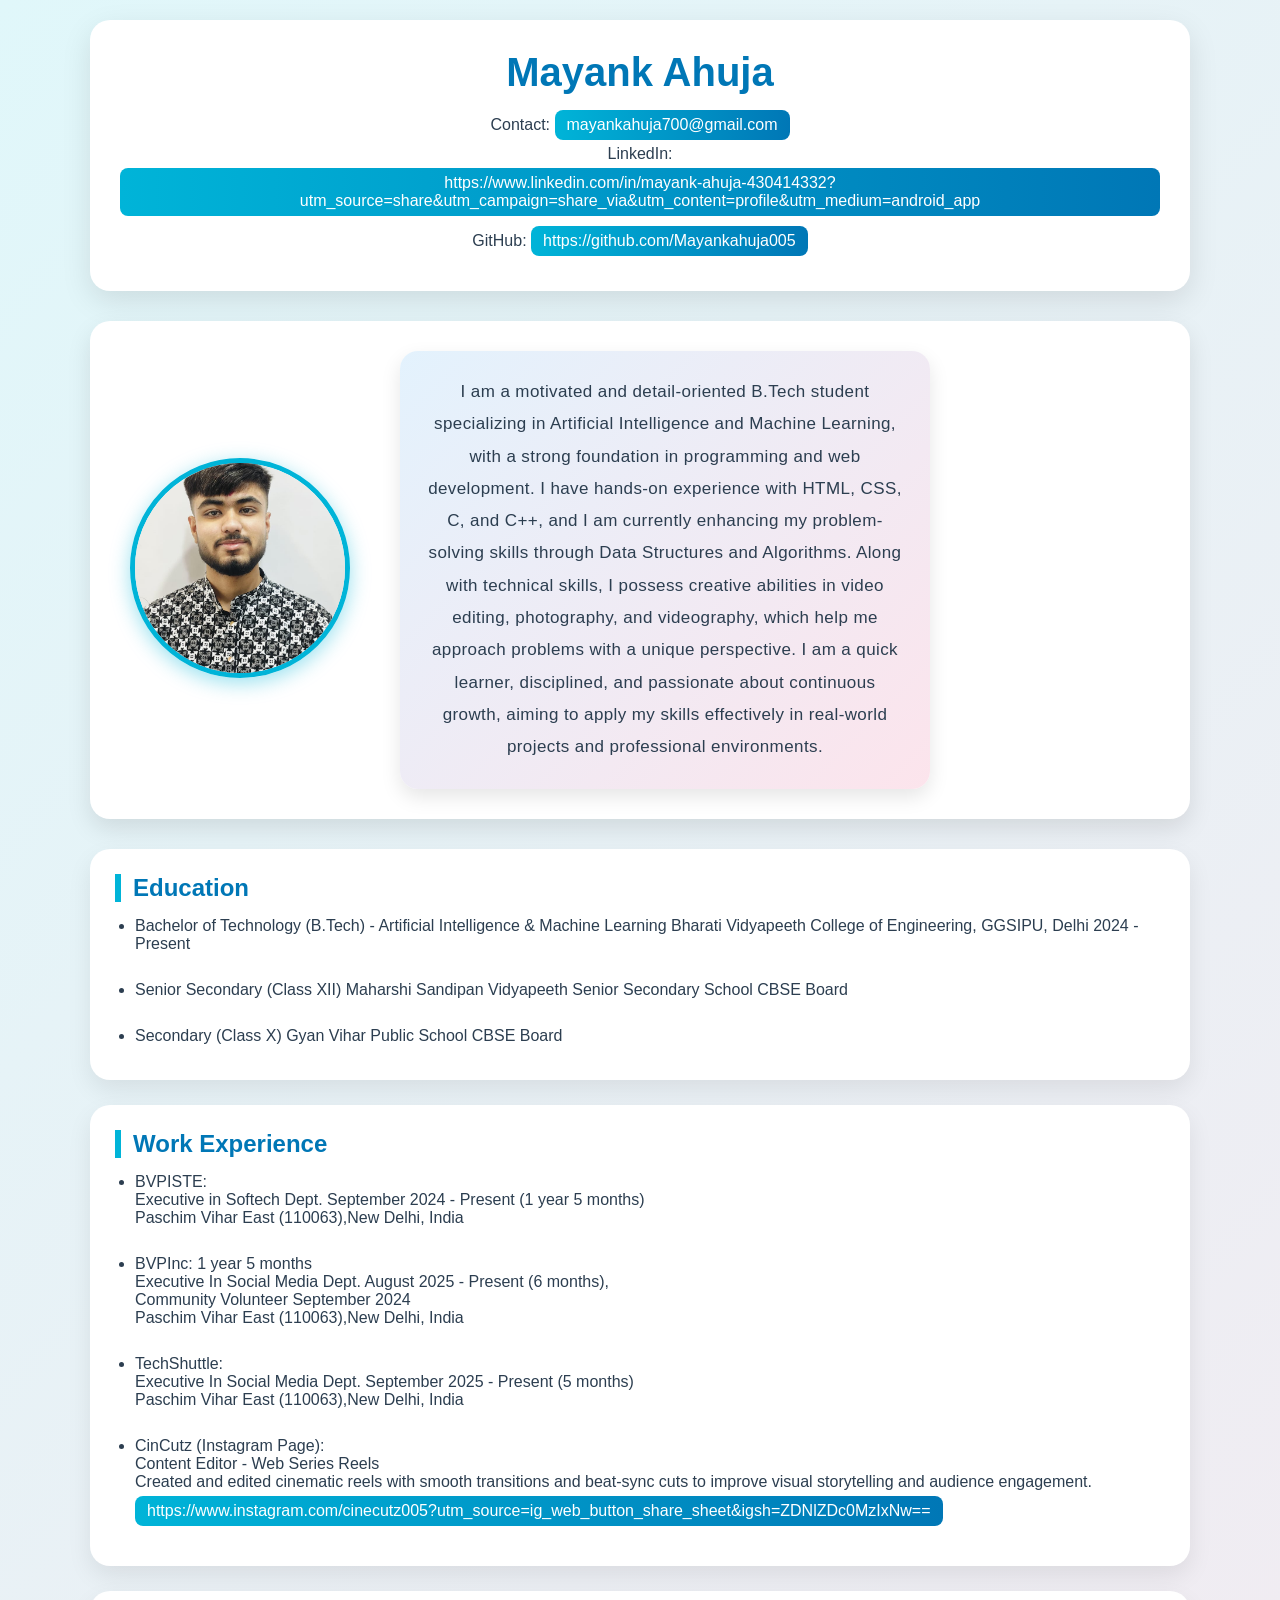
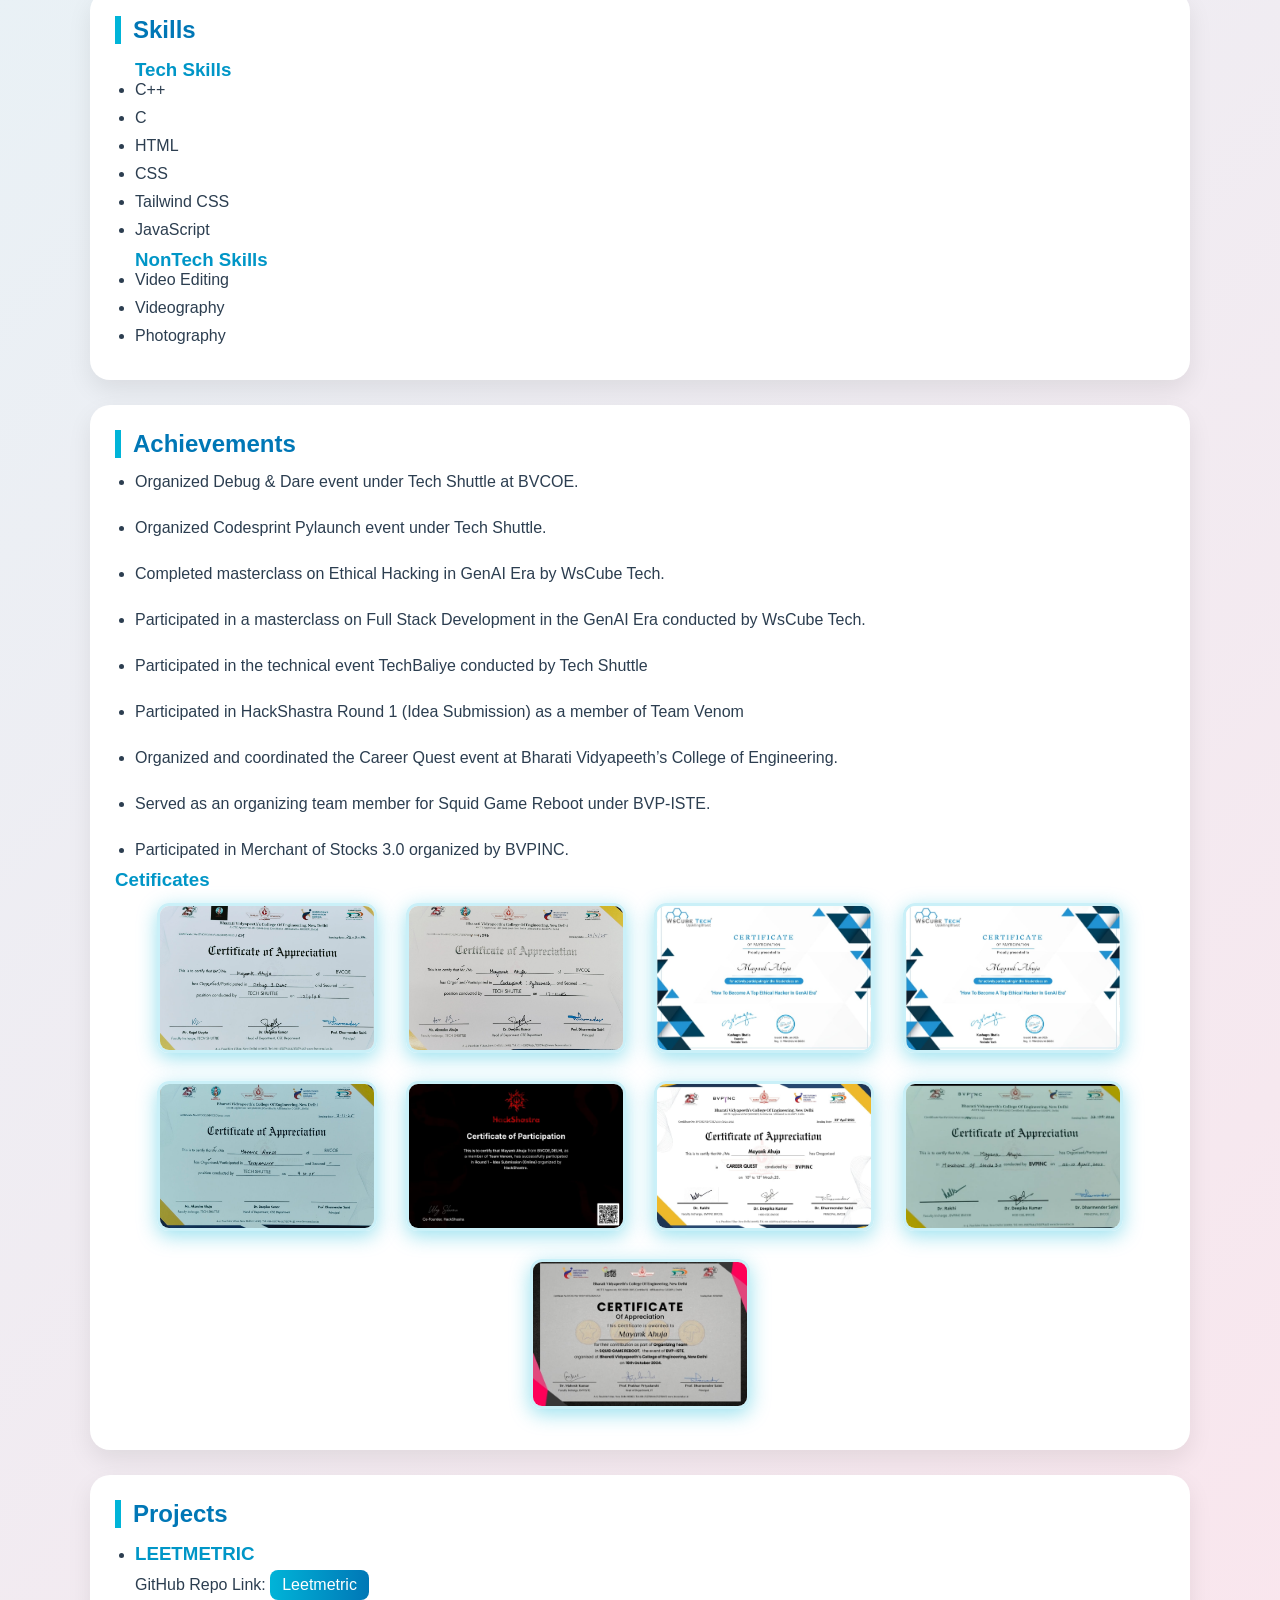
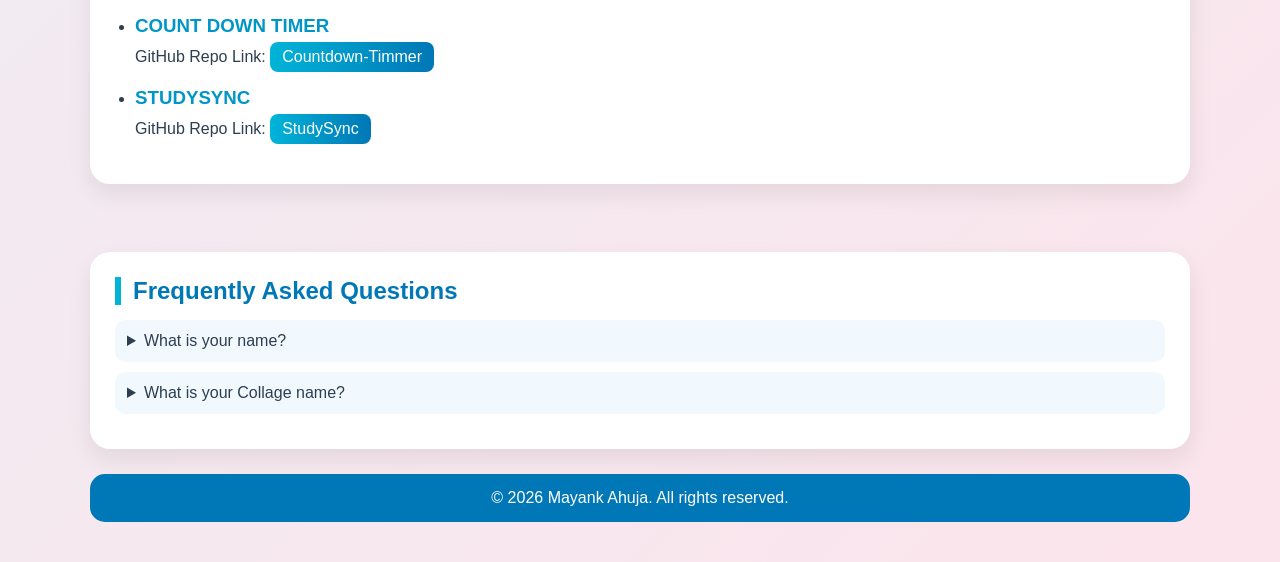
==== index.html @ 652dbeb2 "Rename Resume.html to index.html" ====
<!DOCTYPE html>
<html lang="en">
<head>
    <meta charset="UTF-8">
    <meta name="viewport" content="width=device-width, initial-scale=1.0">
    <title>Resume</title>
    <link rel="stylesheet" href="resume.css">
</head>
<body>
    <div>
        <h1>Mayank Ahuja</h1>
        <p>Contact: <a href="mailto:mayankahuja700@gmail.com">mayankahuja700@gmail.com</a></p>
        <p>LinkedIn: <a href="https://www.linkedin.com/in/mayank-ahuja-430414332">https://www.linkedin.com/in/mayank-ahuja-430414332?utm_source=share&utm_campaign=share_via&utm_content=profile&utm_medium=android_app</a></p>
        <p>GitHub: <a href="https://github.com/Mayankahuja005">https://github.com/Mayankahuja005</a></p>
    </div>
    <table>
        <tr>
            <td><img src="images/it'sme.jpeg" alt="Mayank Ahuja" height="250px" width="200px"></td>
            <td>
                I am a motivated and detail-oriented B.Tech student specializing in Artificial
                Intelligence and Machine Learning, with a strong foundation in programming and web
                development. I have hands-on experience with HTML, CSS, C, and C++, and I am
                currently enhancing my problem-solving skills through Data Structures and Algorithms.
                Along with technical skills, I possess creative abilities in video editing, photography,
                and videography, which help me approach problems with a unique perspective. I am a
                quick learner, disciplined, and passionate about continuous growth, aiming to apply my
                skills effectively in real-world projects and professional environments.
            </td>
        </tr>
    </table>
    <section>
        <h2>Education</h2>
        <ul>
            <li>Bachelor of Technology (B.Tech) - Artificial Intelligence & Machine Learning
                Bharati Vidyapeeth College of Engineering, GGSIPU, Delhi
                2024 - Present</li>
                <br>
            <li>Senior Secondary (Class XII)
                Maharshi Sandipan Vidyapeeth Senior Secondary School
                CBSE Board
            </li>
            <br>
            <li>Secondary (Class X)
                Gyan Vihar Public School
                CBSE Board
            </li>
        </ul>
    </section>
    <section>
        <h2>Work Experience</h2>
        <ul>
            <li>
                BVPISTE:
                <br>
                Executive in Softech Dept.
                September 2024 - Present (1 year 5 months)
                <br>
                Paschim Vihar East (110063),New Delhi, India
            </li>
            <br>
            <li>
                BVPInc:
                1 year 5 months
                <br>
                Executive In Social Media Dept.
                August 2025 - Present (6 months),
                <br>
                Community Volunteer
                September 2024 
                <br>
                Paschim Vihar East (110063),New Delhi, India
            </li>
            <br>
            <li>
                TechShuttle:
                <br>
                Executive In Social Media Dept.
                September 2025 - Present (5 months)
                <br>
                Paschim Vihar East (110063),New Delhi, India
            </li>
            <br>
            <li>
               CinCutz (Instagram Page):<br>
               Content Editor - Web Series Reels<br>
               Created and edited cinematic reels with smooth transitions and beat-sync cuts to improve visual storytelling and audience engagement.
               <a href="https://www.instagram.com/cinecutz005">https://www.instagram.com/cinecutz005?utm_source=ig_web_button_share_sheet&igsh=ZDNlZDc0MzIxNw==</a>
            </li>
        </ul>
    </section>
    <section>
        <h2>Skills</h2>
        <ul>
            <h3>Tech Skills</h3>
            <li>C++</li>
            <li>C</li>
            <li>HTML</li>
            <li>CSS</li>
            <li>Tailwind CSS</li>
            <li>JavaScript</li>
            <h3>NonTech Skills</h3>
            <li>Video Editing</li>
            <li>Videography</li>
            <li>Photography</li>
        </ul>
    </section>
    <section>
        <h2>Achievements</h2>
        <ul>
            <li>Organized Debug & Dare event under Tech Shuttle at BVCOE.</li>
            <br>
            <li>Organized Codesprint Pylaunch event under Tech Shuttle.</li>
            <br>
            <li>Completed masterclass on Ethical Hacking in GenAI Era by WsCube Tech.</li>
            <br>
            <li>Participated in a masterclass on Full Stack Development in the GenAI Era conducted by WsCube Tech.</li>
            <br>
            <li>Participated in the technical event TechBaliye conducted by Tech Shuttle</li>
            <br>
            <li>Participated in HackShastra Round 1 (Idea Submission) as a member of Team Venom</li>
            <br>
            <li>Organized and coordinated the Career Quest event at Bharati Vidyapeeth’s College of Engineering.</li>
            <br>
            <li>Served as an organizing team member for Squid Game Reboot under BVP-ISTE.</li>
            <br>
            <li>Participated in Merchant of Stocks 3.0 organized by BVPINC.</li>
        </ul>
        <h3>Cetificates</h3>
        <img src="images/debug&dare.jpeg" alt="Debug&Dare" height="200px" width="200px">
        <img src="images/pylaunch.jpeg" alt="Pylaunch" height="200px" width="200px">
        <img src="images/masterclasshacking.jpeg" alt="MasterClassHacking" height="200px" width="200px">
        <img src="images/masterclasshacking.jpeg" alt="MasterClass" height="200px" width="200px">
        <img src="images/techbaliye.jpeg" alt="TechBaliye" height="200px" width="200px">
        <img src="images/hackshastra.jpeg" alt="Hackshastra" height="200px" width="200px">
        <img src="images/Careerquest.jpeg" alt="Career Quest" height="200px" width="200px">
        <img src="images/merchantofstocks.jpeg" alt="Merchant Of Stocks" height="200px" width="200px">
        <img src="images/squidgame.jpeg" alt="Squid Game" height="200px" width="200px">
    </section>
    <section>
        <h2>Projects</h2>
        <ul>
            <li>
                <h3>LEETMETRIC</h3>
                <span>GitHub Repo Link:</span>
                <a href="https://github.com/Mayankahuja005/Leetmetric.git">Leetmetric</a>
            </li>
             <li>
                <h3>COUNT DOWN TIMER</h3>
                <span>GitHub Repo Link:</span>
                <a href="https://github.com/Mayankahuja005/Countdown-Timmer.git">Countdown-Timmer</a>
            </li>
            <li>
                <h3>STUDYSYNC</h3>
                <span>GitHub Repo Link:</span>
                <a href="https://github.com/Mayankahuja005/StudySync.git">StudySync</a>
            </li>
        </ul>
    </section>
    <br>
    <section>
        <h2>Frequently Asked Questions</h2>
        <details>
            <summary>What is your name?</summary>
            My name is Mayank Ahuja
        </details>
        <details>
            <summary>What is your Collage name?</summary>
            BVCOE-Bharati Vidyapeeth's College of Engineering, New Delhi ,under GGSIPU(Guru Gobind Singh Indraprastha University)
        </details>
    </section>
    <footer>
        <p>&copy 2026 Mayank Ahuja. All rights reserved.</p>
    </footer>
</body>
</html>
---- resume.css ----
* {
  margin: 0;
  padding: 0;
  box-sizing: border-box;
  font-family: 'Segoe UI', sans-serif;
}

body {
  background: linear-gradient(135deg, #e0f7fa, #fce4ec);
  color: #2c3e50;
  padding: 20px;
}

/* HEADER */
body > div {
  max-width: 1100px;
  margin: auto;
  background: white;
  padding: 30px;
  border-radius: 20px;
  text-align: center;
  box-shadow: 0 10px 30px rgba(0,0,0,0.1);
}

h1 {
  font-size: 2.5rem;
  color: #0077b6;
  margin-bottom: 10px;
}

/* LINKS */
a {
  display: inline-block;
  font-size: 16px;
  padding: 6px 12px;
  margin: 5px 0;
  color: #ffffff;
  background: linear-gradient(90deg, #00b4d8, #0077b6);
  border-radius: 8px;
  text-decoration: none;
  transition: 0.3s;
}

a:hover {
  transform: scale(1.05);
}

/* PROFILE SECTION */
table {
  display: flex;
  flex-wrap: wrap;
  gap: 40px; /* 👈 MAIN GAP BETWEEN IMAGE & TEXT */
  margin: 30px auto;
  max-width: 1100px;
  background: #ffffff;
  border-radius: 20px;
  padding: 30px;
  box-shadow: 0 10px 25px rgba(0,0,0,0.1);
}

tr {
  display: flex;
  flex-wrap: wrap;
  width: 100%;
  align-items: center;
  gap: 40px; /* 👈 EXTRA GAP CONTROL */
}

/* IMAGE SIDE */
td:first-child {
  flex: 1;
  text-align: center;
}

/* TEXT SIDE */
td:last-child {
  flex: 2;
  display: flex;
  justify-content: center;
  align-items: center;
  padding-left: 10px; /* 👈 SMALL EXTRA SPACE */
}

td:last-child {
  max-width: 550px;
  margin: auto;
  font-size: 17px;
  line-height: 1.9;
  letter-spacing: 0.4px;
  text-align: center;
  padding: 25px;

  background: linear-gradient(135deg, #e3f2fd, #fce4ec);
  border-radius: 18px;

  box-shadow: 0 8px 20px rgba(0,0,0,0.1);
  transition: 0.3s;
}

td:last-child:hover {
  transform: scale(1.02);
}

/* PROFILE IMAGE */
img {
  width: 220px;
  height: 220px;
  object-fit: cover;
  border-radius: 50%;
  border: 5px solid #00b4d8;
  box-shadow: 0 5px 20px rgba(0,180,216,0.4);
  transition: 0.3s;
}

img:hover {
  transform: scale(1.05);
}

/* SECTIONS */
section {
  max-width: 1100px;
  margin: 25px auto;
  padding: 25px;
  background: white;
  border-radius: 20px;
  box-shadow: 0 10px 25px rgba(0,0,0,0.08);
  transition: 0.3s;
  text-align: center;
}

section:hover {
  transform: translateY(-5px);
}

/* HEADINGS */
h2 {
  border-left: 6px solid #00b4d8;
  padding-left: 12px;
  margin-bottom: 15px;
  color: #0077b6;
  text-align: left;
}

h3 {
  color: #0096c7;
  margin-top: 10px;
  text-align: left;
}

/* LIST */
ul {
  margin-left: 20px;
  text-align: left;
}

li {
  margin-bottom: 10px;
}

/* CERTIFICATES */
section img {
  width: 220px;
  height: 150px;
  margin: 12px;
  border-radius: 12px;
  border: 3px solid #caf0f8;
  object-fit: cover;
  transition: 0.3s;
}

section img:hover {
  transform: scale(1.08);
  border-color: #00b4d8;
}

/* FAQ */
details {
  background: #f1f9ff;
  padding: 12px;
  border-radius: 10px;
  margin: 10px 0;
  text-align: left;
}

/* FOOTER */
footer {
  max-width: 1100px;
  margin: 20px auto;
  text-align: center;
  padding: 15px;
  background: #0077b6;
  color: white;
  border-radius: 15px;
}

/* RESPONSIVE */
@media (max-width: 768px) {

  table, tr {
    flex-direction: column;
    text-align: center;
  }

  td:last-child {
    max-width: 100%;
    margin-top: 15px;
    font-size: 15px;
  }

  img {
    width: 160px;
    height: 160px;
  }

  section img {
    width: 150px;
    height: 110px;
  }

  h1 {
    font-size: 2rem;
  }
}
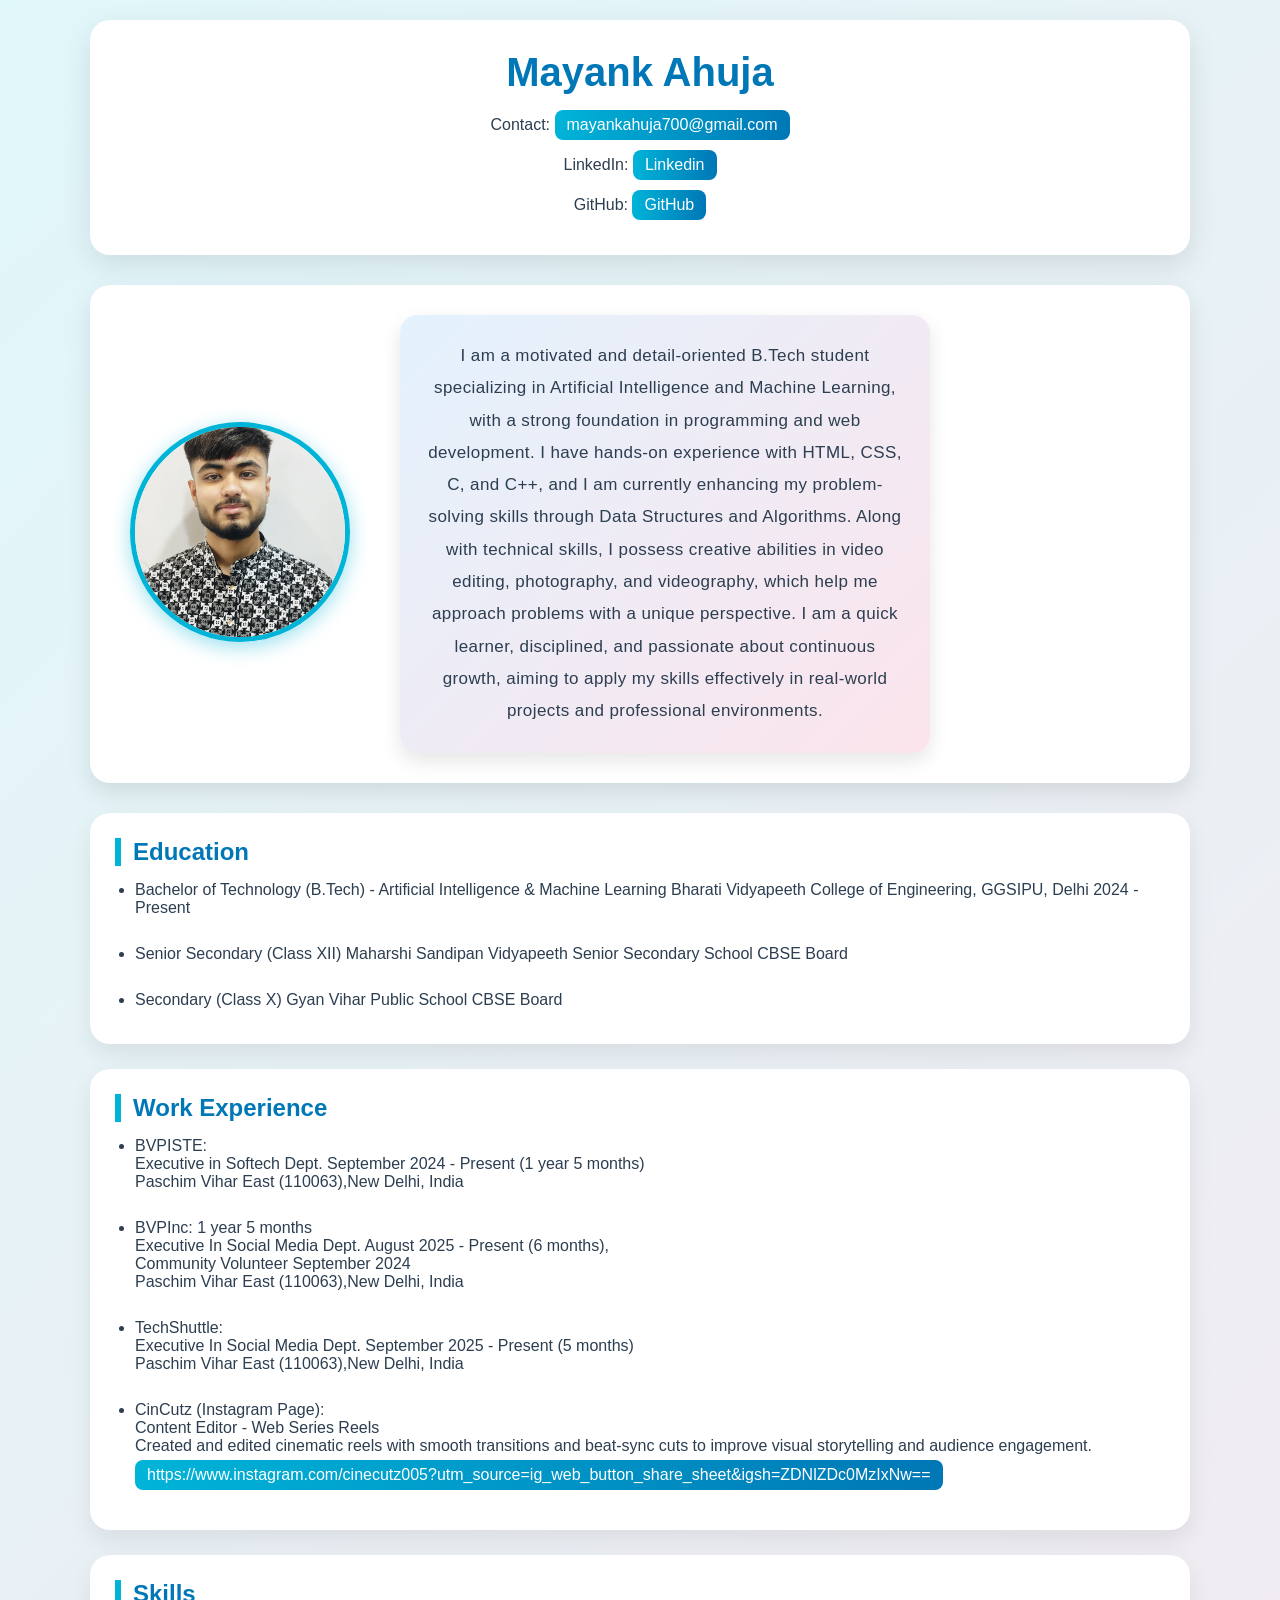
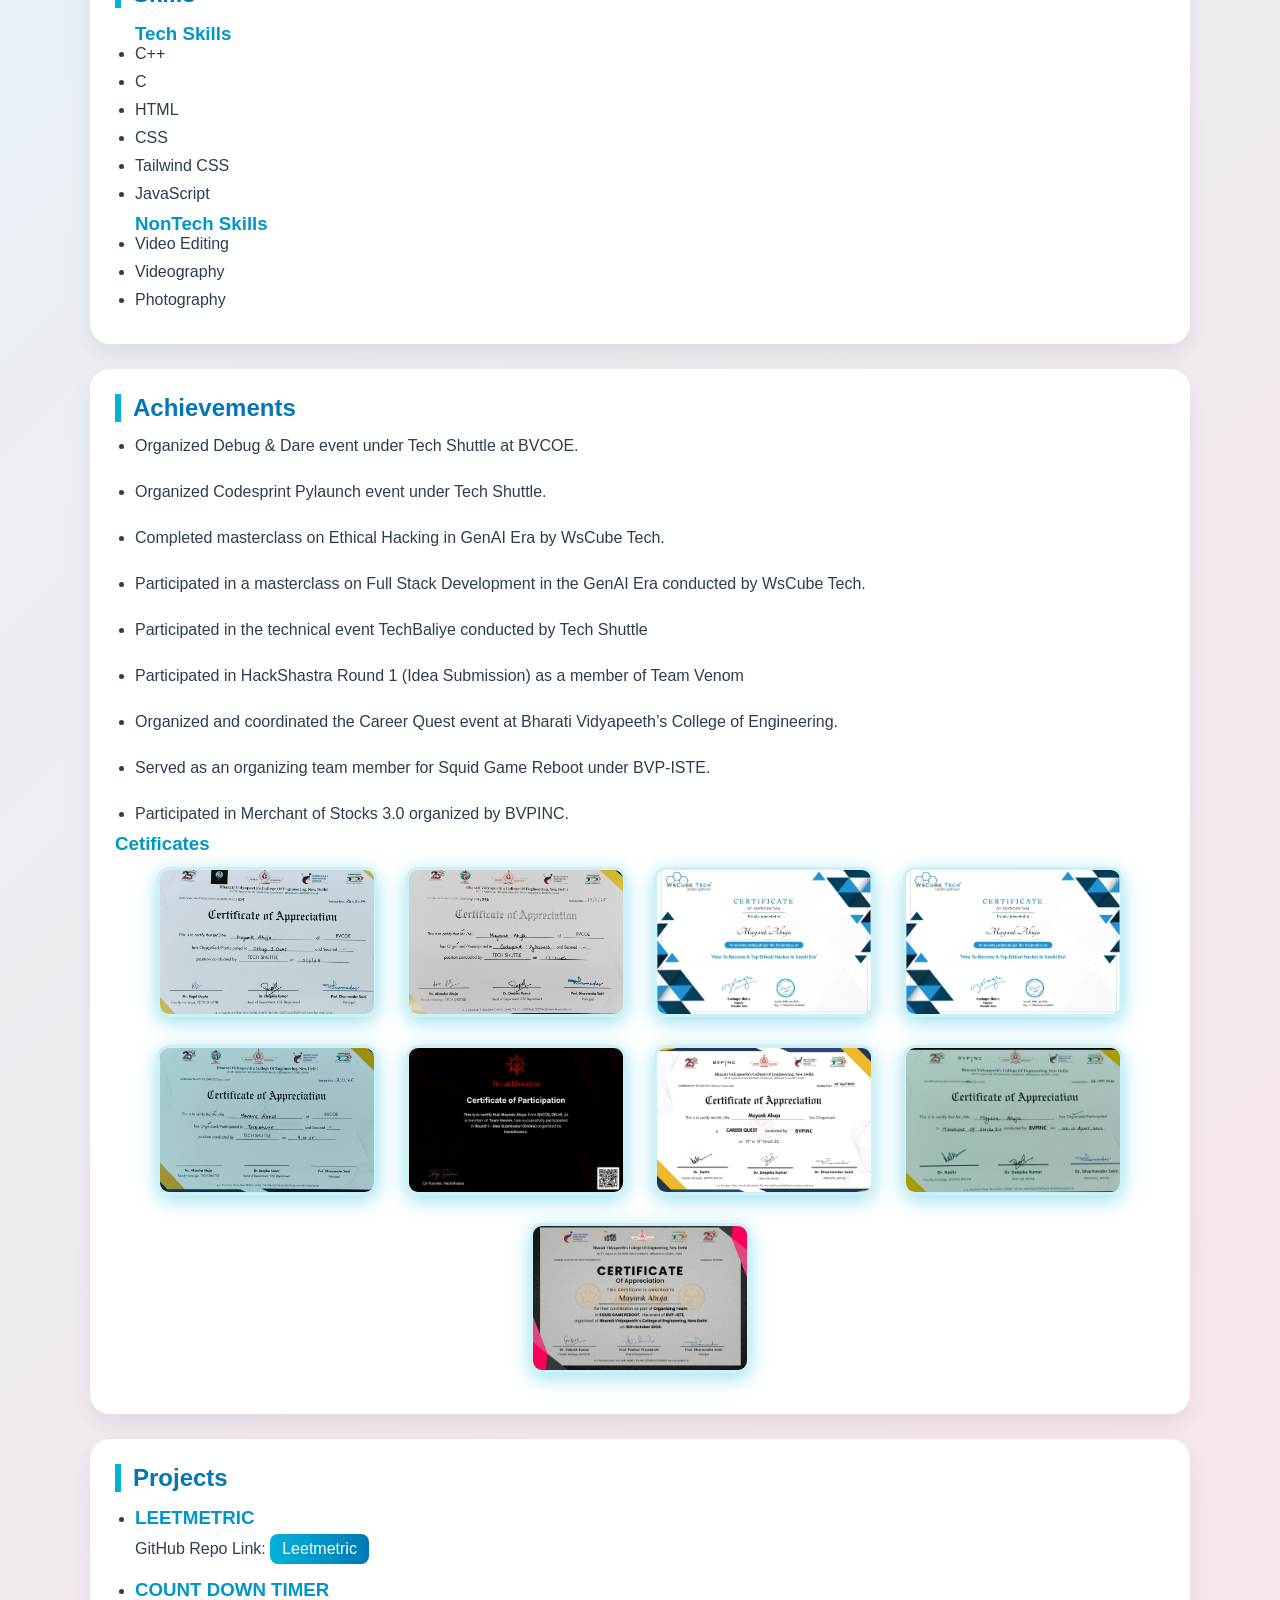
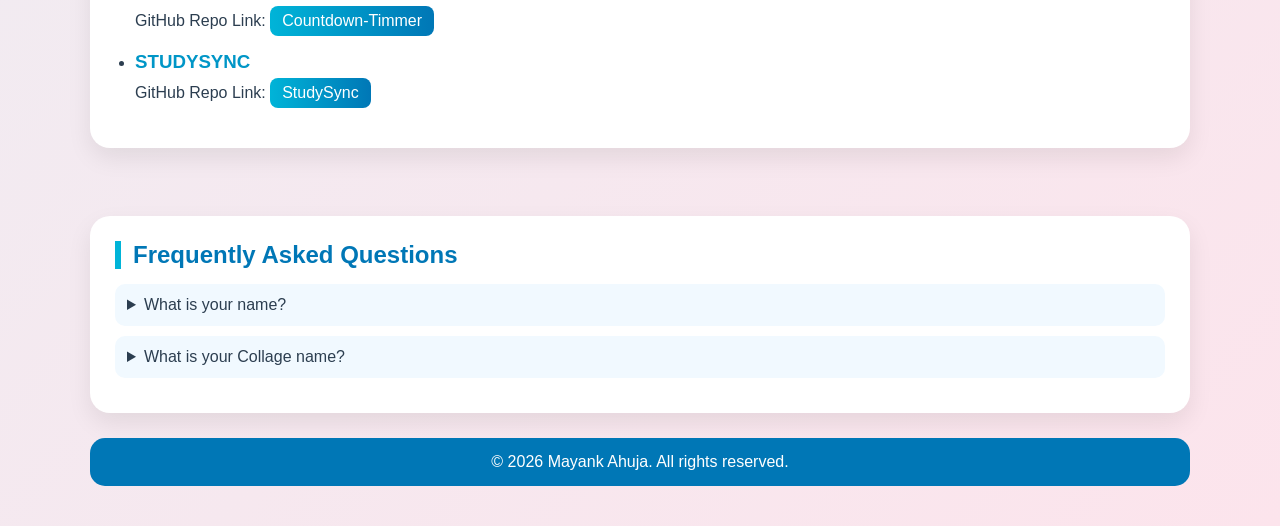
==== commit 5aeb95bc: "Update index.html" ====
--- a/index.html
+++ b/index.html
@@ -10,8 +10,8 @@
     <div>
         <h1>Mayank Ahuja</h1>
         <p>Contact: <a href="mailto:mayankahuja700@gmail.com">mayankahuja700@gmail.com</a></p>
-        <p>LinkedIn: <a href="https://www.linkedin.com/in/mayank-ahuja-430414332">https://www.linkedin.com/in/mayank-ahuja-430414332?utm_source=share&utm_campaign=share_via&utm_content=profile&utm_medium=android_app</a></p>
-        <p>GitHub: <a href="https://github.com/Mayankahuja005">https://github.com/Mayankahuja005</a></p>
+        <p>LinkedIn: <a href=">https://www.linkedin.com/in/mayank-ahuja-430414332?utm_source=share&utm_campaign=share_via&utm_content=profile&utm_medium=android_app">Linkedin</a></p>
+        <p>GitHub: <a href="https://github.com/Mayankahuja005">GitHub</a></p>
     </div>
     <table>
         <tr>
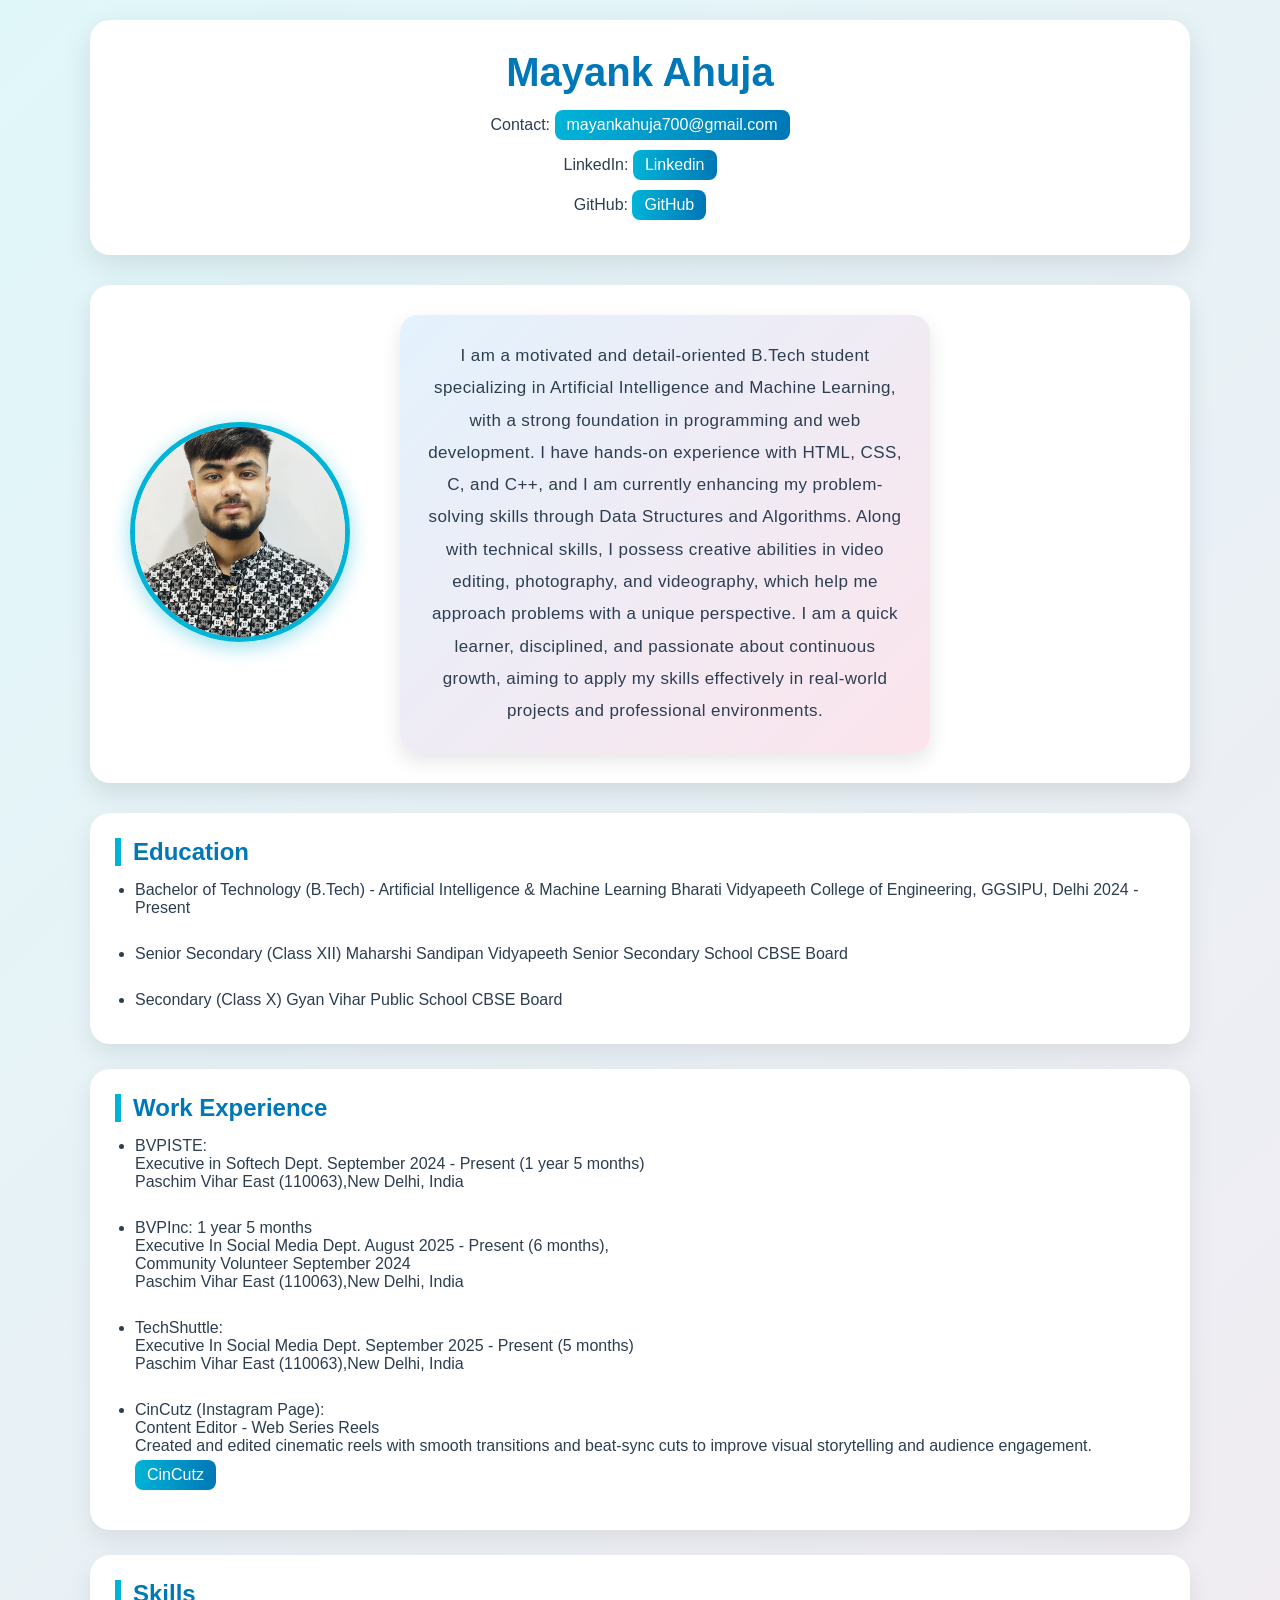
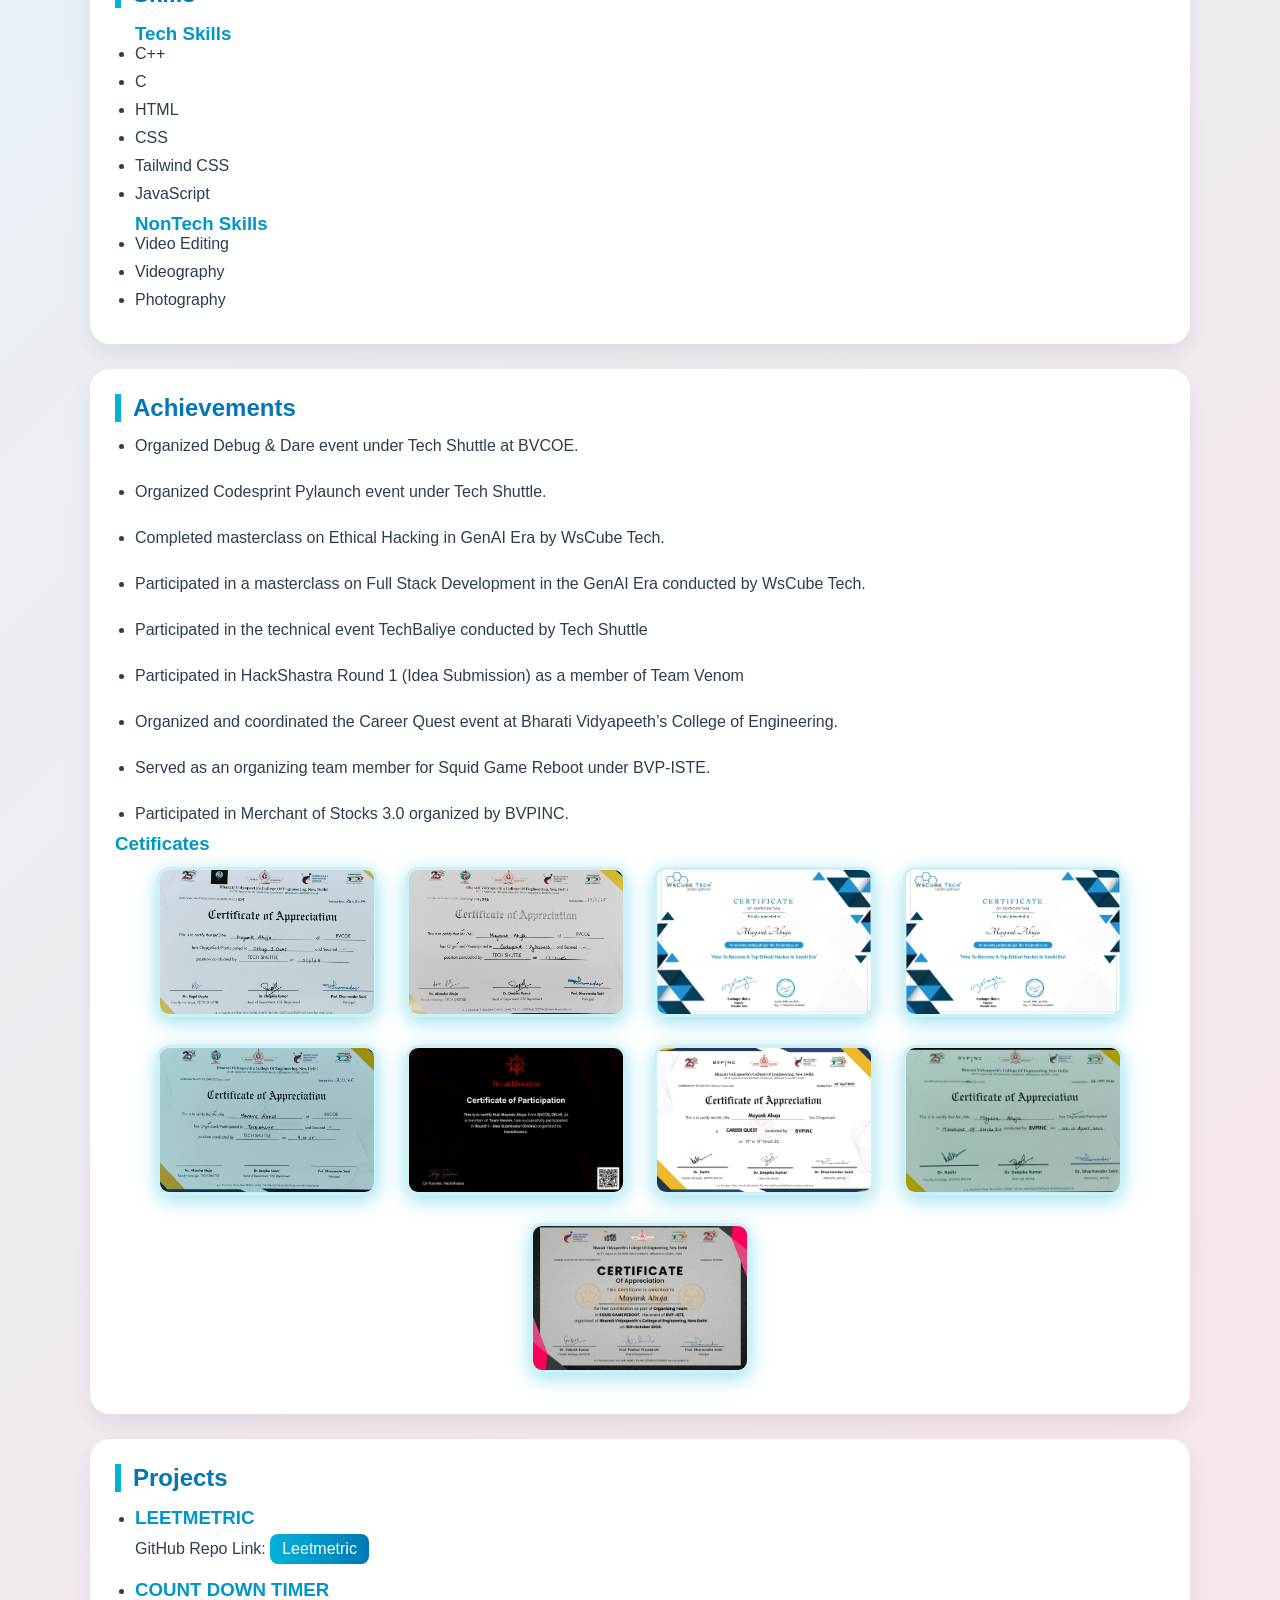
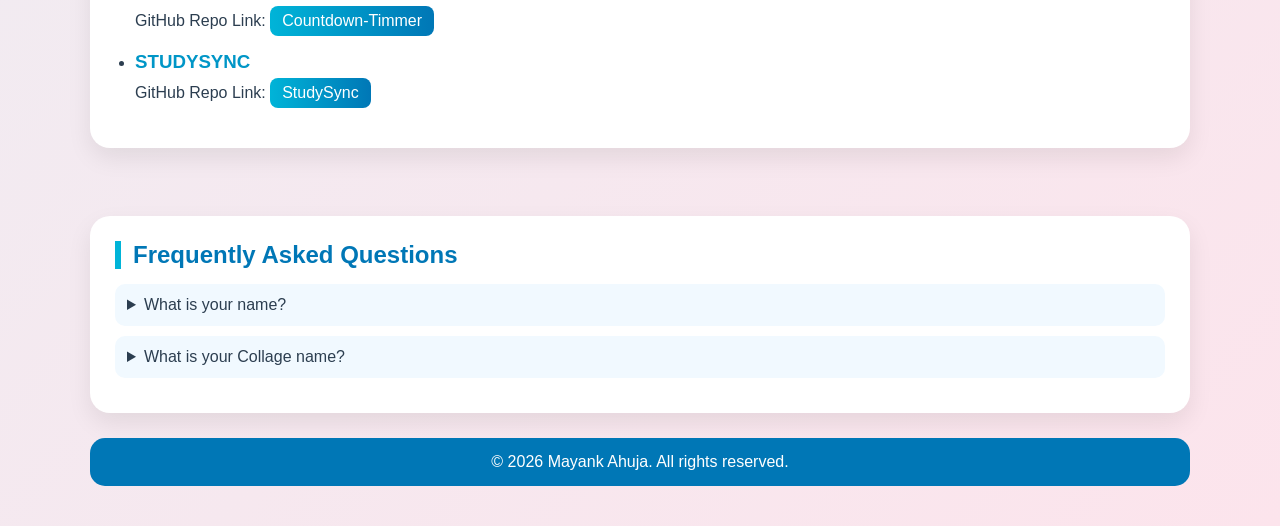
==== commit fe094133: "Update index.html" ====
--- a/index.html
+++ b/index.html
@@ -84,7 +84,7 @@
                CinCutz (Instagram Page):<br>
                Content Editor - Web Series Reels<br>
                Created and edited cinematic reels with smooth transitions and beat-sync cuts to improve visual storytelling and audience engagement.
-               <a href="https://www.instagram.com/cinecutz005">https://www.instagram.com/cinecutz005?utm_source=ig_web_button_share_sheet&igsh=ZDNlZDc0MzIxNw==</a>
+               <a href="https://www.instagram.com/cinecutz005?utm_source=ig_web_button_share_sheet&igsh=ZDNlZDc0MzIxNw==">CinCutz</a>
             </li>
         </ul>
     </section>
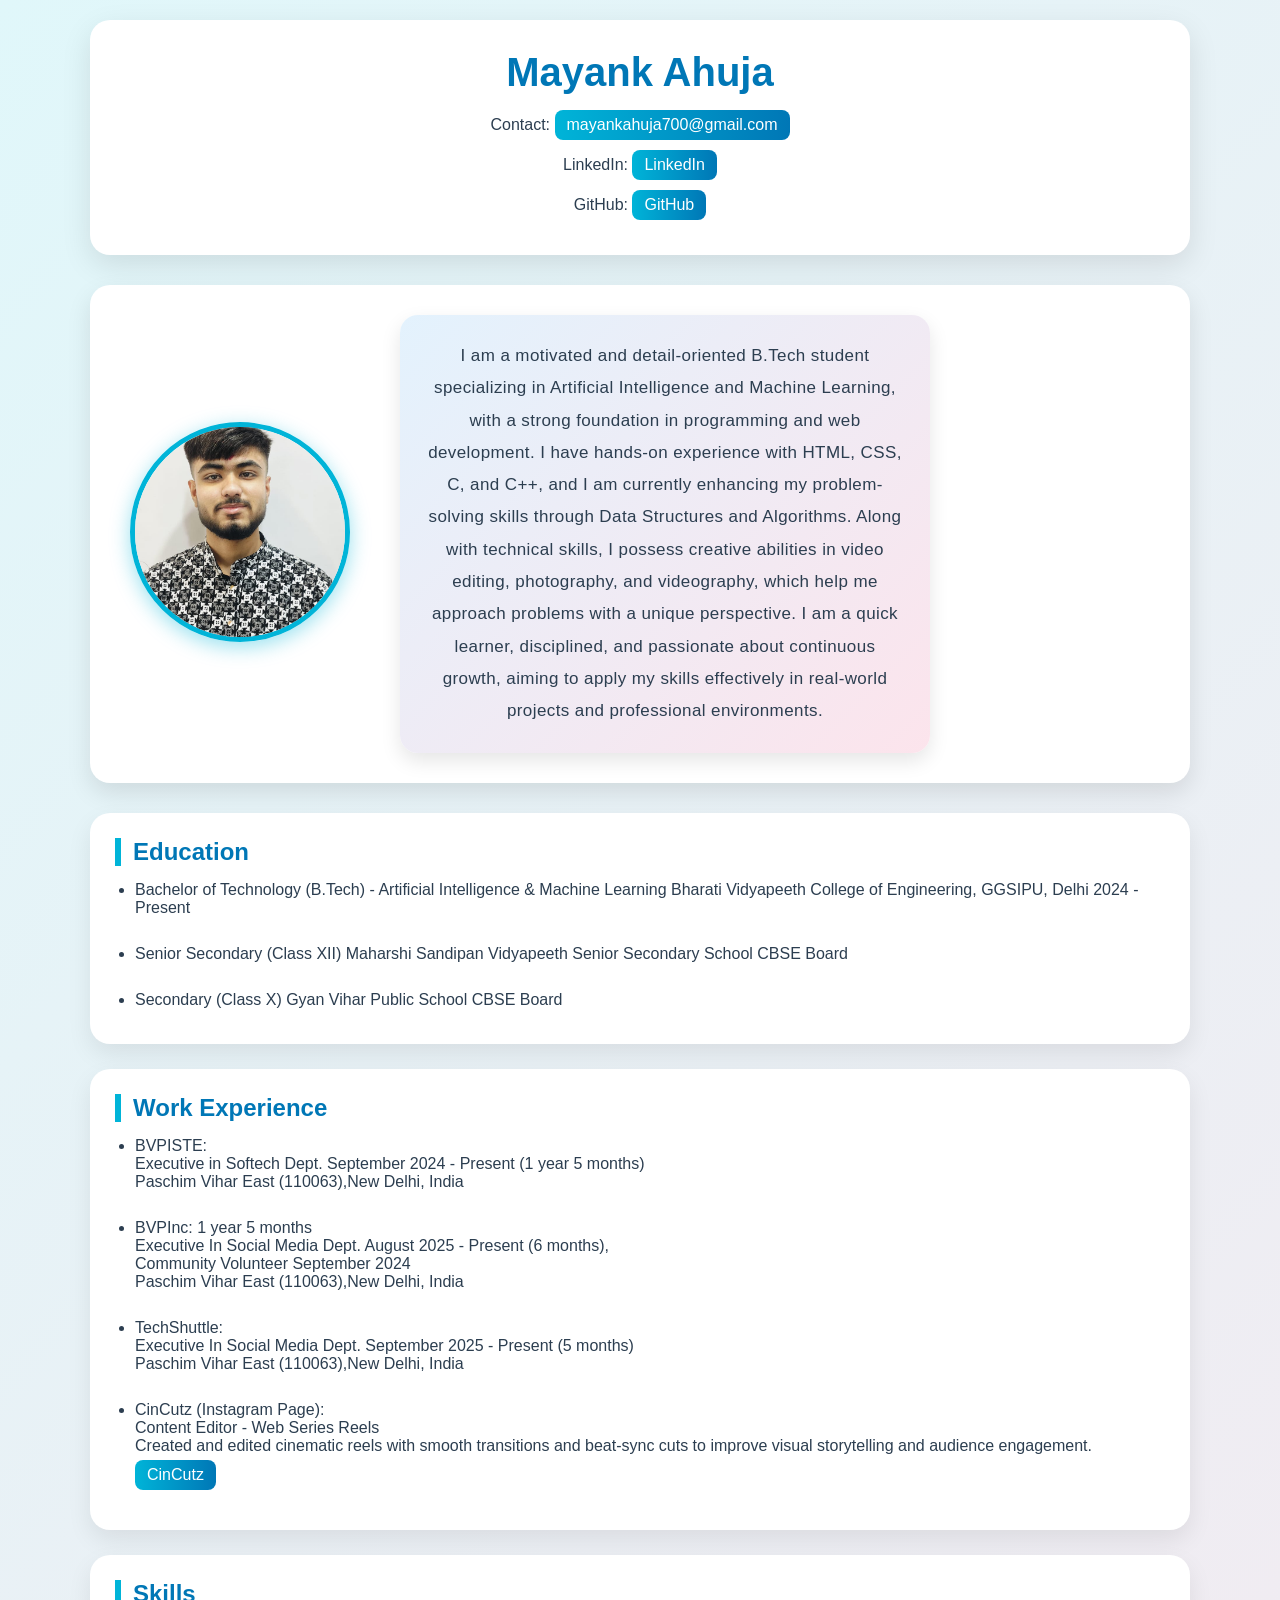
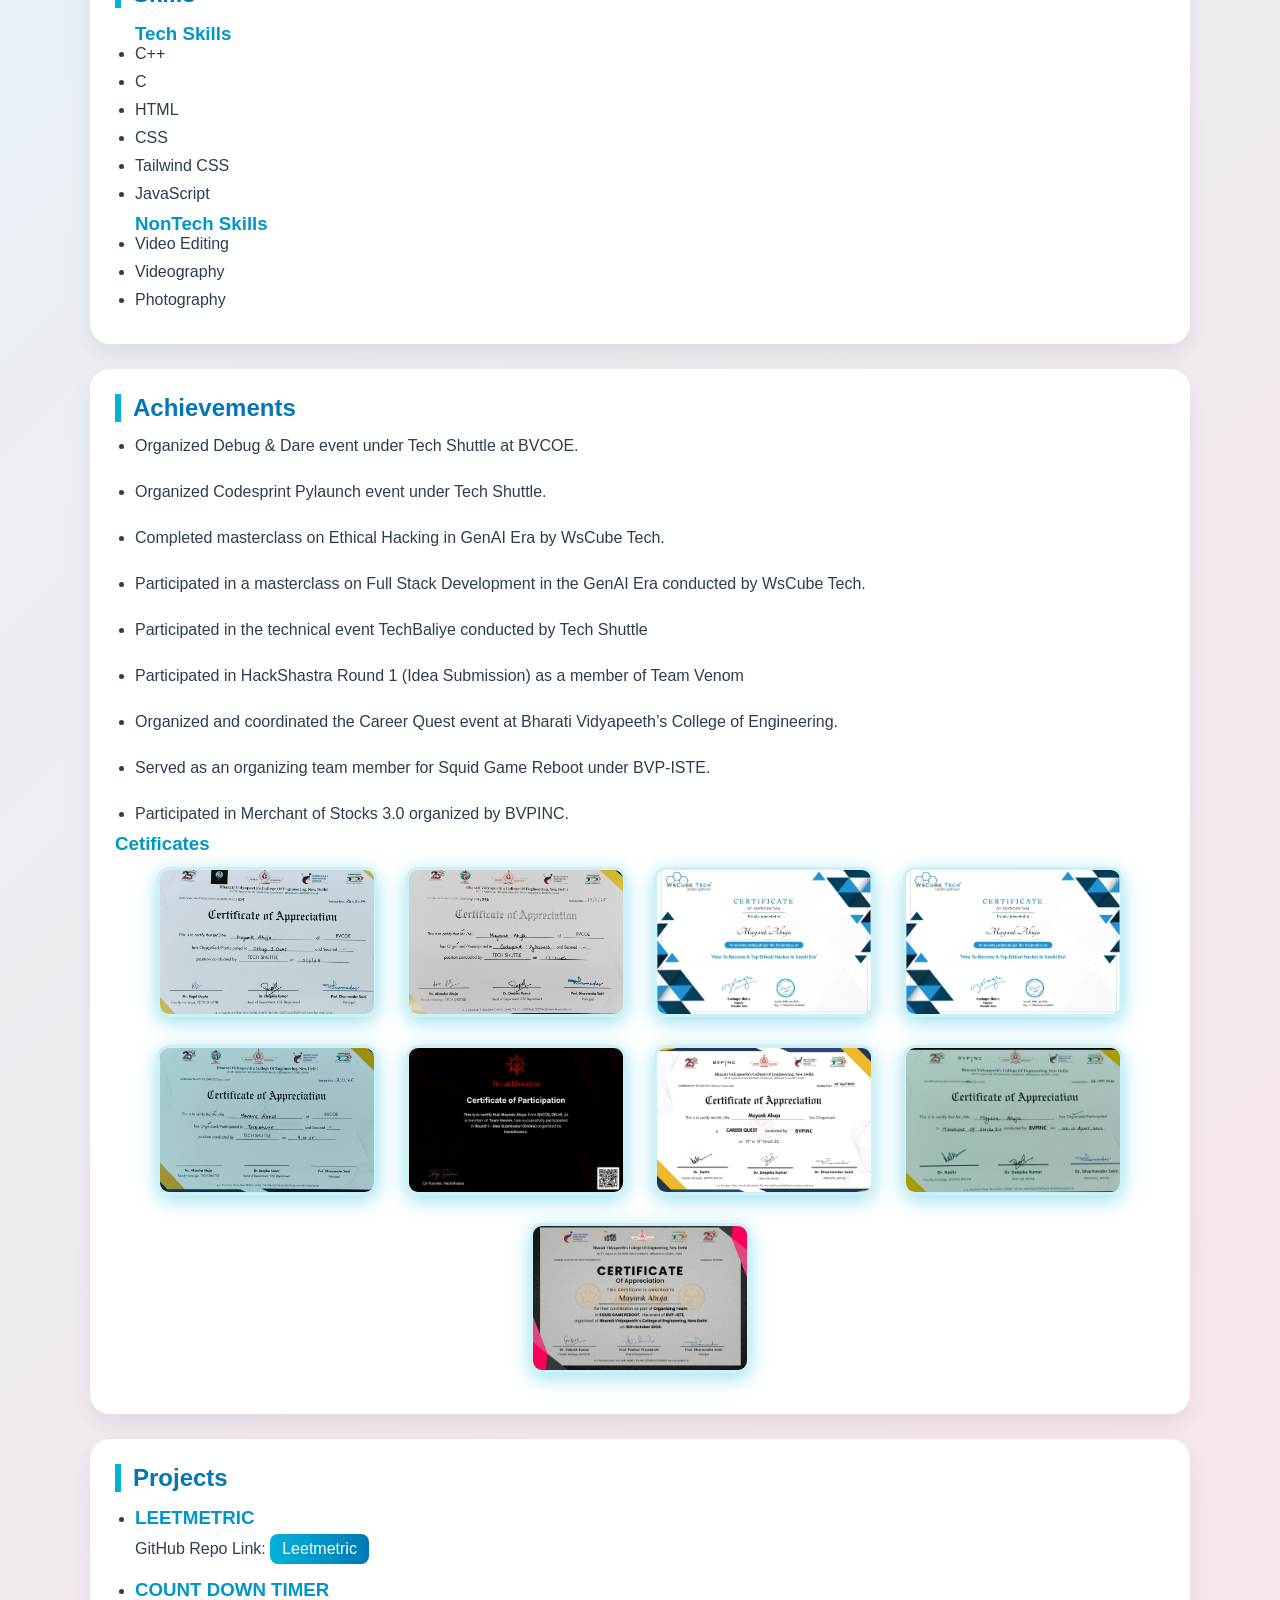
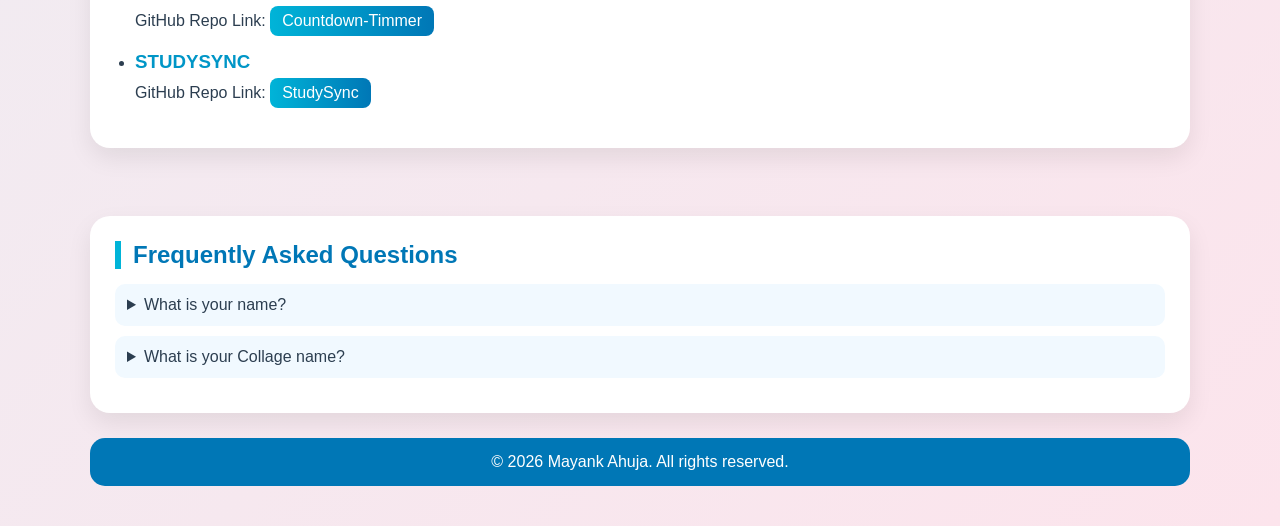
==== commit 3cf7299e: "Update index.html" ====
--- a/index.html
+++ b/index.html
@@ -10,7 +10,7 @@
     <div>
         <h1>Mayank Ahuja</h1>
         <p>Contact: <a href="mailto:mayankahuja700@gmail.com">mayankahuja700@gmail.com</a></p>
-        <p>LinkedIn: <a href=">https://www.linkedin.com/in/mayank-ahuja-430414332?utm_source=share&utm_campaign=share_via&utm_content=profile&utm_medium=android_app">Linkedin</a></p>
+        <p>LinkedIn: <a href=">https://www.linkedin.com/in/mayank-ahuja-430414332?utm_source=share&utm_campaign=share_via&utm_content=profile&utm_medium=android_app">LinkedIn</a></p>
         <p>GitHub: <a href="https://github.com/Mayankahuja005">GitHub</a></p>
     </div>
     <table>
